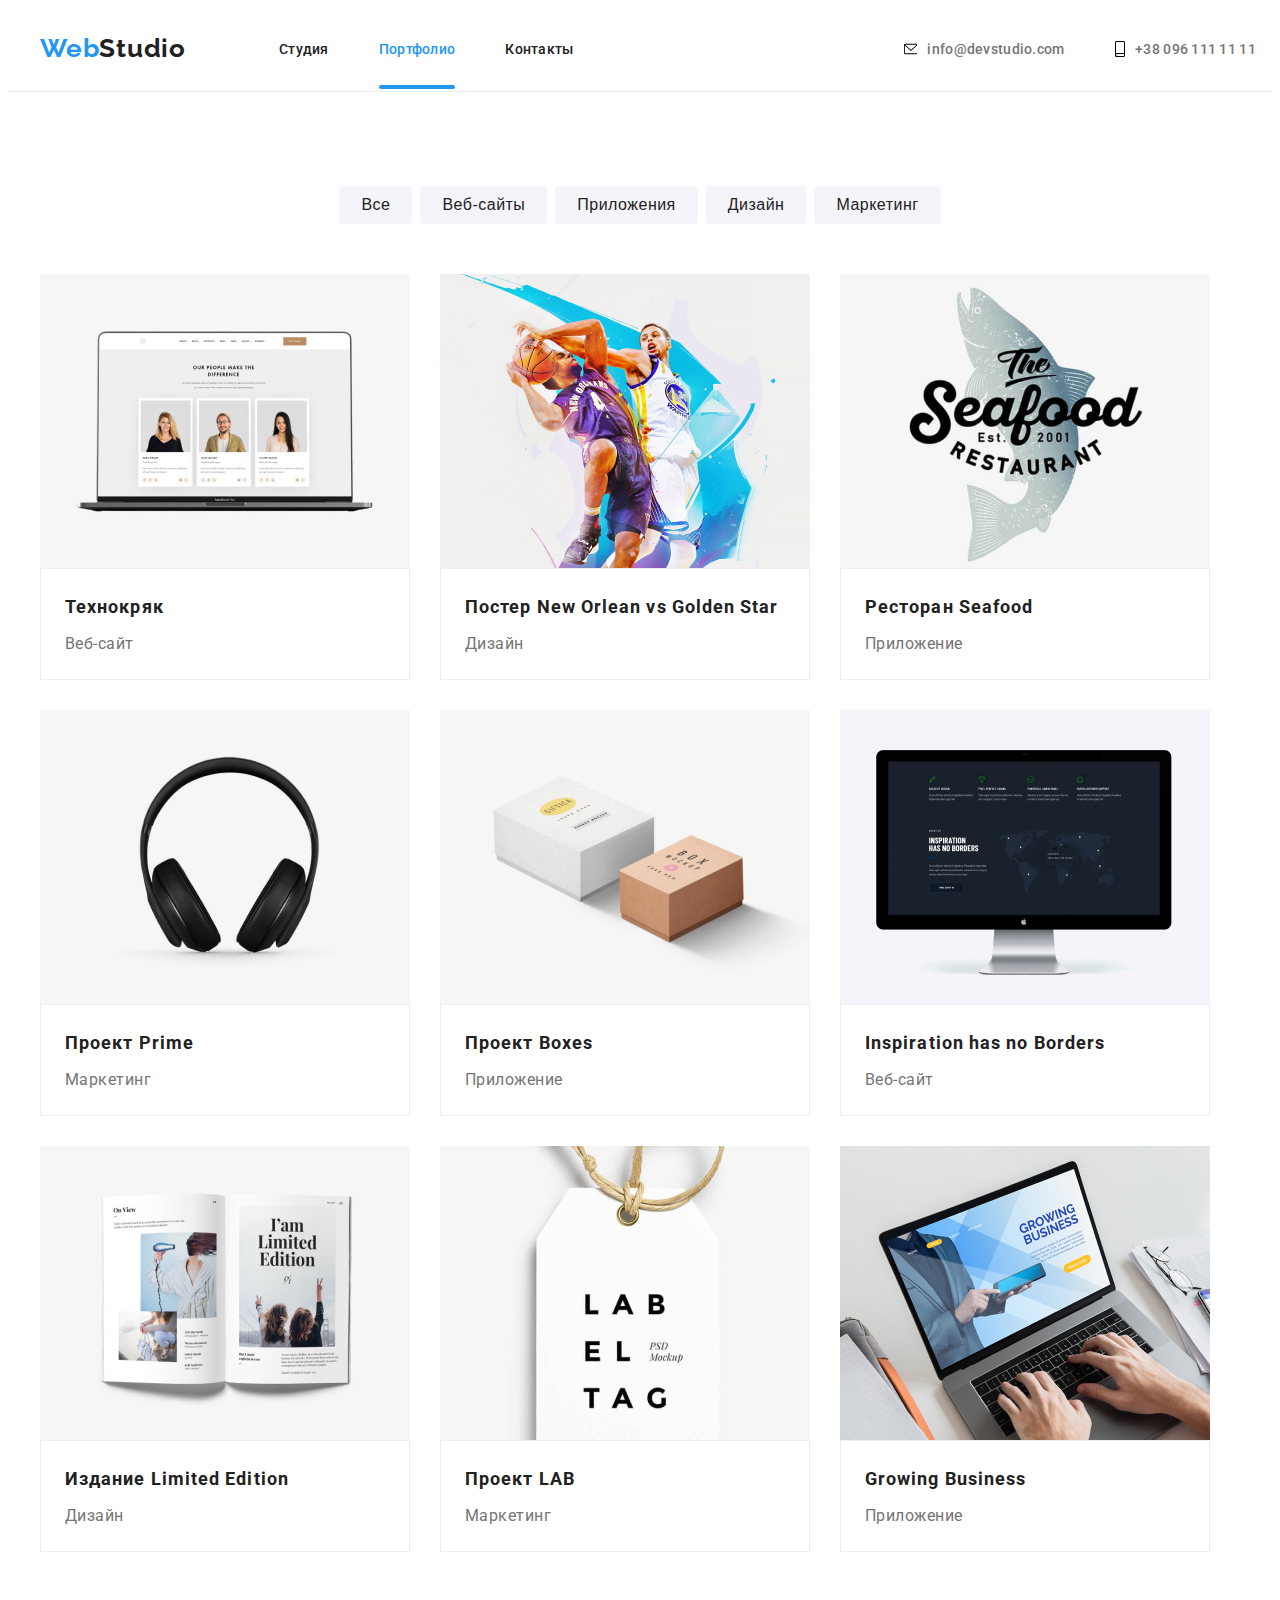
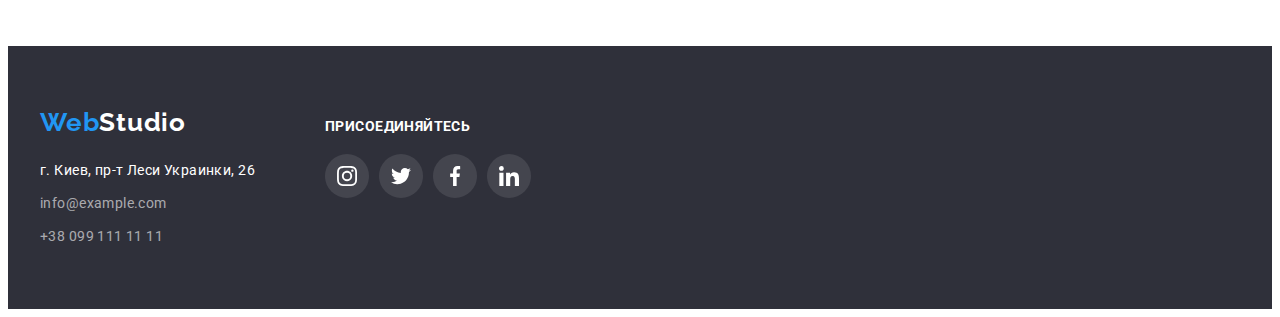
==== portfolio.html @ bb1527b4 "перенесли ДЗ 5" ====
<!DOCTYPE html>
<html lang="ru">

<head>
    <meta charset="UTF-8">
    <meta name="viewport" content="width=device-width, initial-scale=1.0">
    <title>WebStudio</title>
    <link rel="stylesheet" href="https://cdnjs.cloudflare.com/ajax/libs/modern-normalize/1.0.0/modern-normalize.css" integrity="sha512-Zx6MlUMKSVJoQ+83OwhdILe8cSEsCzfqThJd7J/VA2UrK6Ctj85p+xzqfyuNXE5B1k25uUdmJ2OzItbBy9GHAQ=="иcrossorigin="anonymous"/>
    <link rel="preconnect" href="https://fonts.gstatic.com">
    <link href="https://fonts.googleapis.com/css2?family=Raleway:wght@700&family=Roboto:wght@400;500;700;900&display=swap" rel="stylesheet">
    <link rel="stylesheet" href="./css/styles.css"
</head>

<body>
    <header class="header">
        <div class="container">
         <nav class="navigation">
            <a class="logo" href="">
                <span class="logo-web">Web</span>Studio
            </a>
            <ul class="navigation-list">
                <li class="navigation-list-item">
                    <a class="navigation-list-link" href="./index.html">Студия</a>
                </li>
                <li class="navigation-list-item">
                    <a class="navigation-list-link current" href="./portfolio.html">Портфолио</a>
                </li>
                <li class="navigation-list-item">
                    <a class="navigation-list-link" href="#">Контакты</a>
                </li>
            </ul>
         </nav>
         <ul class="contact-list">
             <li class="contact-list-item">
                 <a class="contact-mail" href="mailto:info@devstudio.com"><svg class="contact-icon">
                     <use href="./images/sprite.svg#icon-envelope"></use>
                 </svg>info@devstudio.com</a>
             </li>
             <li class="contact-list-item">
                 <a class="contact-tel" href="tel:+380961111111"><svg class="contact-icon">
                     <use href="./images/sprite.svg#icon-smartphone"></use>
                 </svg>+38 096 111 11 11</a>
             </li>
         </ul>
        </div> 
     </header>
    <main>

       <section class="portfolio">
         <div class="container">
           <h1 class="portfolio-title" hidden>Примеры наших работ</h1>
           <ul class="portfolio-list">
               <li class="portfolio-item">
                   <button class="portfolio-button" type="button">Все</button>
               </li>
               <li class="portfolio-item">
                   <button class="portfolio-button" type="button">Веб-сайты</button>
               </li>
               <li class="portfolio-item">
                   <button class="portfolio-button" type="button">Приложения</button>
               </li>
               <li class="portfolio-item">
                <button class="portfolio-button" type="button">Дизайн</button>
               </li>
               <li class="portfolio-item">
                   <button class="portfolio-button" type="button">Маркетинг</button>
               </li>
           </ul>

           <ul class="portfolio-nav">
               <li class="portfolio-nav-list">
                   <a class="portfolio-nav-link" href="#">
                    <div class="overlay-box">
                       <img class="portfolio-img" src="./images/Portfolio/img-1.jpg" alt="веб-сайт Технокряк" Width="370" height="294">
                       <p class="overlay-description">Технокряк это современная площадка распространения коронавируса. Компании используют эту платформу для цифрового шпионажа и атак на защищённые сервера конкурентов.</p>
                    </div>
                       <div class="portfolio-box">
                       <h2 class="portfolio-nav-title">Технокряк</h2>
                       <p class="portfolio-nav-description">Веб-сайт</p>
                    </div>
                   </a>
            </li>
               <li class="portfolio-nav-list">
                   <a class="portfolio-nav-link" href="#">
                    <div class="overlay-box">
                       <img class="portfolio-img" src="./images/Portfolio/img-2.jpg" alt="Постер New Orlean vs Golden Star" Width="370" height="294">
                       <p class="overlay-description">Технокряк это современная площадка распространения коронавируса. Компании используют эту платформу для цифрового шпионажа и атак на защищённые сервера конкурентов.</p>
                    </div>
                       <div class="portfolio-box">
                       <h2 class="portfolio-nav-title">Постер New Orlean vs Golden Star</h2>
                       <p class="portfolio-nav-description">Дизайн</p>
                       </div>
                   </a>
            </li>
               <li class="portfolio-nav-list">
                   <a class="portfolio-nav-link" href="#">
                    <div class="overlay-box">
                       <img class="portfolio-img" src="./images/Portfolio/img-3.jpg" alt="Ресторан Seafood" Width="370" height="294">
                       <p class="overlay-description">Технокряк это современная площадка распространения коронавируса. Компании используют эту платформу для цифрового шпионажа и атак на защищённые сервера конкурентов.</p>
                    </div>
                       <div class="portfolio-box">
                       <h2 class="portfolio-nav-title">Ресторан Seafood</h2>
                       <p class="portfolio-nav-description">Приложение</p>
                    </div>
                   </a>
            </li>
               <li class="portfolio-nav-list">
                   <a class="portfolio-nav-link" href="#">
                    <div class="overlay-box">
                       <img class="portfolio-img" src="./images/Portfolio/img-4.jpg" alt="Проект Prime" Width="370" height="294">
                       <p class="overlay-description">Технокряк это современная площадка распространения коронавируса. Компании используют эту платформу для цифрового шпионажа и атак на защищённые сервера конкурентов.</p>
                    </div>
                       <div class="portfolio-box">
                       <h2 class="portfolio-nav-title">Проект Prime</h2>
                       <p class="portfolio-nav-description">Маркетинг</p>
                    </div>
                   </a>
            </li>
               <li class="portfolio-nav-list">
                   <a class="portfolio-nav-link" href="#">
                    <div class="overlay-box">
                       <img class="portfolio-img" src="./images/Portfolio/img-5.jpg" alt="Проект Boxes" Width="370" height="294">
                       <p class="overlay-description">Технокряк это современная площадка распространения коронавируса. Компании используют эту платформу для цифрового шпионажа и атак на защищённые сервера конкурентов.</p>
                    </div>
                       <div class="portfolio-box">
                       <h2 class="portfolio-nav-title">Проект Boxes</h2>
                       <p class="portfolio-nav-description">Приложение</p>
                    </div>
                   </a>
            </li>
               <li class="portfolio-nav-list">
                   <a class="portfolio-nav-link" href="#">
                    <div class="overlay-box">
                       <img class="portfolio-img" src="./images/Portfolio/img-6.jpg" alt="Веб-сайт Inspiration has no Borders" Width="370" height="294">
                       <p class="overlay-description">Технокряк это современная площадка распространения коронавируса. Компании используют эту платформу для цифрового шпионажа и атак на защищённые сервера конкурентов.</p>
                    </div>
                       <div class="portfolio-box">
                       <h2 class="portfolio-nav-title">Inspiration has no Borders</h2>
                       <p class="portfolio-nav-description">Веб-сайт</p>
                    </div>
                   </a>
            </li>
               <li class="portfolio-nav-list">
                   <a class="portfolio-nav-link" href="#">
                    <div class="overlay-box">
                       <img class="portfolio-img" src="./images/Portfolio/img-7.jpg" alt="Дизайн Издание Limited Edition" Width="370" height="294">
                       <p class="overlay-description">Технокряк это современная площадка распространения коронавируса. Компании используют эту платформу для цифрового шпионажа и атак на защищённые сервера конкурентов.</p>
                    </div>
                       <div class="portfolio-box">
                       <h2 class="portfolio-nav-title">Издание Limited Edition</h2>
                       <p class="portfolio-nav-description">Дизайн</p>
                    </div>
                   </a>
            </li>
               <li class="portfolio-nav-list">
                   <a class="portfolio-nav-link" href="#">
                    <div class="overlay-box">
                       <img class="portfolio-img" src="./images/Portfolio/img-8.jpg" alt="Проект LAB" Width="370" height="294">
                       <p class="overlay-description">Технокряк это современная площадка распространения коронавируса. Компании используют эту платформу для цифрового шпионажа и атак на защищённые сервера конкурентов.</p>
                    </div>
                       <div class="portfolio-box">
                       <h2 class="portfolio-nav-title">Проект LAB</h2>
                       <p class="portfolio-nav-description">Маркетинг</p>
                    </div>
                   </a>
            </li>
               <li class="portfolio-nav-list">
                   <a class="portfolio-nav-link" href="#">
                    <div class="overlay-box">
                       <img class="portfolio-img" src="./images/Portfolio/img-9.jpg" alt="Приложение Growing Business" Width="370" height="294">
                       <p class="overlay-description">Технокряк это современная площадка распространения коронавируса. Компании используют эту платформу для цифрового шпионажа и атак на защищённые сервера конкурентов.</p>
                    </div>
                       <div class="portfolio-box">
                       <h2 class="portfolio-nav-title">Growing Business</h2>
                       <p class="portfolio-nav-description">Приложение</p>
                    </div>
                   </a>
            </li>
           </ul>
        </div>
       </section>

    </main>
    <footer class="footer">
        <div class="container">
            <div class="address-info">
          <div class="logo-box">
               <a class="logo" href="">
                   <span class="logo-web">Web</span>Studio
               </a>
         </div>
      <address class="address">
          <ul class="address-list">
              <li class="address-item">
                  <a class="address-map" href="https://goo.gl/maps/UfhGTS5ZRC6Ph5dg9" target="blank">г. Киев, пр-т Леси Украинки, 26</a>
              </li>
              <li class="address-item">
                  <a class="address-mail" href="mailto:info@example.com">info@example.com</a>
              </li>
              <li class="address-item">
                  <a class="address-tel" href="tel:+380991111111">+38 099 111 11 11</a>
              </li>
          </ul>
      </address>
           </div>
      <div class="footer-social">
          <p class="footer-social-call">присоединяйтесь</p>
          <ul class="footer-social-list">
              <li class="footer-social-item">
                  <a class="footer-social-link" href="">
                      <svg class="footer-social-icon">
                          <use href="./images/sprite.svg#icon-instagram-2"> </use>
                               </svg>
                  </a>
              </li>
              <li class="footer-social-item">
                  <a class="footer-social-link" href="">
                      <svg class="footer-social-icon">
                          <use href="./images/sprite.svg#icon-twitter-1"> </use>
                               </svg>
                  </a>
              </li>
              <li class="footer-social-item">
                  <a class="footer-social-link" href="">
                      <svg class="footer-social-icon">
                          <use href="./images/sprite.svg#icon-facebook-1"> </use>
                               </svg>
                  </a>
              </li>
              <li class="footer-social-item">
                  <a class="footer-social-link" href="">
                      <svg class="footer-social-icon">
                          <use href="./images/sprite.svg#icon-linkedin-1"> </use>
                               </svg>
                  </a>
              </li>
          </ul>
      </div>
      </div>
  </footer>
</body>
</html>
---- css/styles.css ----
:root {
--text-font: 'Roboto', sans-serif;
--accent-color: #2196F3;
--main-text-color:#757575;
--background-color:#2F303A;
--second-text-color:#FFFFFF;
--title-color:#212121;
--transition-duration: 250ms;
--transition-timing-function: cubic-bezier(0.4, 0, 0.2, 1);
}

body{
    font-family: var(--text-font)
}

h1,
h2,
h3,
h4,
h5,
h6,
p {
    margin: 0;
}

ul,
ol {
    margin: 0;
    padding: 0;
}

img {
    display: block;
}

.container {
    width: 1200px;
    padding-right: 15px;
    padding-left: 15px;
    margin: 0 auto;
}

/* ====================== HEADER========================= */

.header {
    border-bottom: 1px solid #ECECEC;
}

.header .container{
    display: flex;
    align-items: center;
}

.navigation {
    display: flex;
    align-items: center;
}

.logo {
    font-family: Raleway;
    font-style: normal;
    font-weight: 700;
    font-size: 26px;
    line-height: 1.292;
    letter-spacing: 0.03em;
    color: var(--title-color);
    text-decoration: none;
    padding-top: 24px;
    padding-bottom: 25px;
}

.header .logo {
    margin-right: 93px;
}

.logo-web{
    color: var(--accent-color);
}


.navigation-list {
    list-style: none;
    display: flex;
    align-items: center;
}

.navigation-list-item:not(:last-child) {
    margin-right: 50px;
}

.navigation-list-item {
    position: relative;
}

.navigation-list .navigation-list-item .navigation-list-link.current{
    color: var(--accent-color);
}

.navigation-list-link {
    display: block; 
    font-weight: 500;
    font-size: 14px;
    line-height: 1.143;
    letter-spacing: 0.02em;
    color:var(--title-color);
    text-decoration: none;
    padding-top: 32px;
    padding-bottom: 32px;
    transition: color var(--transition-duration) var(--transition-timing-function);
}

.navigation-list .navigation-list-item .navigation-list-link.current::after{
    content: "";
    display: block;
    position: absolute;
    bottom: 0;
    left: 0;
    width: 100%;
    height: 4px;;
    background: var(--accent-color);
    border-radius: 2px;
}

.navigation-list-link:hover,
.navigation-list-link:focus,
.contact-mail:hover,
.contact-mail:focus,
.contact-tel:hover,
.contact-tel:focus {
    color: var(--accent-color);
}

.contact-list {
    list-style: none;
    display: flex;
    align-items: center;

    margin-left: 330px;
}


.contact-list-item:not(:last-child) {
     margin-right: 50px;
}


.contact-mail {
    display: flex;
    justify-content: center; 
    align-items: center;
    font-weight: 500;
    font-size: 14px;
    line-height: 16px;
    letter-spacing: 0.02em;
    color: var(--main-text-color);
    text-decoration: none;
    padding-top: 32px;
    padding-bottom: 32px;
    width: 161px;
    height: 16px;
    transition: color var(--transition-duration) var(--transition-timing-function);
}

.contact-mail .contact-icon {
    width: 16px;
    height: 12px;
}

.contact-tel .contact-icon{
    width: 10px;
    height: 16px;
}

.contact-icon {
    margin-right: 10px;
    transition: fill var(--transition-duration) var(--transition-timing-function);
}

.contact-tel {
    display: flex;
    justify-content: center;
    align-items: center;
    font-weight: 500;
    font-size: 14px;
    line-height: 16px;
    letter-spacing: 0.02em;
    color: var(--main-text-color);
    text-decoration: none;
    padding-top: 32px;
    padding-bottom: 32px;
    width: 142px;
    height: 16px;
    transition: color var(--transition-duration) var(--transition-timing-function);
}

.contact-mail:hover .contact-icon,
.contact-mail:focus .contact-icon,
.contact-tel:hover .contact-icon,
.contact-tel:focus .contact-icon {
    fill: var(--accent-color);
}



/* ====================== END HEADER ========================= */


/* ======================== HERO ============================ */


.hero{
    background: var(--background-color);
    background-image: linear-gradient(
        rgba(47, 48, 58, 0.4),
        rgba(47, 48, 58, 0.4)
        ), 
    url(../images/hero/bg.Img.jpg);
    max-width: 1600px;
    height: 600px;
    background-repeat: no-repeat;
    background-size: cover;
    background-position: center;
    margin-right: auto;
    margin-left: auto;
}

.hero .container {
    text-align:center;
    padding-top: 200px;
    padding-bottom: 200px;
}

.hero-title {
    font-weight: 900;
    font-size: 44px;
    line-height: 1.364;
    text-align: center;
    letter-spacing: 0.06em;
    text-transform: uppercase;
    color: var(--second-text-color);

    margin-bottom: 30px;
    margin-right: auto;
    margin-left: auto;
    max-width: 700px;
}

.hero-button {
    font-weight: 700;
    font-size: 16px;
    line-height: 1.875;
    align-items: center;
    text-align: center;
    letter-spacing: 0.06em;
    color: var(--second-text-color);
    background: var(--accent-color);

    box-shadow: 0px 4px 4px rgba(0, 0, 0, 0.15);
    border-radius: 4px;
    min-width: 200px;
    height: 50px;
    border: none;
    padding: 10px 32px;
    cursor: pointer;
}

/* ======================== END HERO ============================ */


/* ======================== Features ============================ */

.features {
    padding-top: 94px;
    padding-bottom: 94px;
}

.features-list{
    list-style: none;
    display: flex;
}

.features-item {
    width: 270px
}

.features-item:not(:last-child) {
margin-right: 30px;
}


.features-svg {
    display: flex;
    justify-content: center;
    align-items: center;
    width: 270px;
    height: 120px;
    background: #F5F4FA;
    border-radius: 4px;

    margin-bottom: 30px;
}

.features-icon {
    width: 70px;
    height: 70px;
}


.features-title {
    font-weight: 700;
    font-size: 14px;
    line-height: 1.143;
    letter-spacing: 0.03em;
    text-transform: uppercase;
    color:var(--title-color);

    margin-bottom: 10px;
}

.description {
    font-weight:400;
    font-size: 14px;
    line-height: 1.714;
    letter-spacing: 0.03em;
    color:var(--main-text-color);
}

/* ======================== END Features ============================ */






/* ===============================What are we doing================= */

.work {
    padding-bottom: 94px;
}

.work-title {
    margin-bottom: 50px;
}

.work-list,
.team-list {
    list-style: none;
}

.work-list {
    display: flex;
    justify-content: space-between;
}

.work-item:not(:last-child) {
    margin-right: 30px;
}

.work-item {
    position: relative;
}

/* .work-item::before {
    display: block;
    content: "";
    position: absolute;
    bottom: 0;
    left: 0;
    width: 100%;
    height: 70px;
    background: rgba(47, 48, 58, 0.8);
} */

.work-box {
    position: absolute;
    bottom: 0;
    left: 0;
    width: 100%;
    height: 70px;
    background: rgba(47, 48, 58, 0.8);
}

.work-description {
    position: absolute;
    left: 50%;
    bottom: 27px;
    width: 100%;
    transform: translate(-50%);

    font-weight: 700;
    font-size: 14px;
    line-height: 1.143;
    text-align: center;
    letter-spacing: 0.03em;
    text-transform: uppercase;

    color: var(--second-text-color);
}


/*=============================== End What are we doing================= */





/* ======================== Our team ============================ */

.team {
    padding-top: 94px;
    padding-bottom: 94px;
    background: #F5F4FA;
}

.team-list {
    display: flex;
    justify-content: space-between;
    margin: -15px;
}

.team-title {
    margin-bottom: 50px;
}

.team-section {
    margin: 15px;
    background-color: var(--second-text-color);
    box-shadow: 0px 1px 3px rgba(0, 0, 0, 0.12), 0px 1px 1px rgba(0, 0, 0, 0.14), 0px 2px 1px rgba(0, 0, 0, 0.2);
    border-radius: 0px 0px 4px 4px;
}

.work-title,
.team-title {
    font-weight:700;
    font-size: 36px;
    line-height: 1.167;
    text-align: center;
    letter-spacing: 0.03em;
    color: var(--title-color);
}

.team-box {
    padding: 30px 32px;
}

.team-item {
    font-weight: 500;
    font-size: 16px;
    line-height: 1.186;
    letter-spacing: 0.03em;
    color:var(--title-color);

    margin-bottom: 10px;
    text-align: center;
}

.team-description {
    font-weight: 400;
    font-size: 16px;
    line-height: 1.186;
    letter-spacing: 0.03em;
    color: var(--main-text-color);

    text-align: center;
    margin-bottom: 16px;
}

.team-social-list {
    list-style-type: none;
    text-decoration: none;
    display: flex;
    justify-content: space-between;
}

.team-social-item {
    width: 44px;
    height: 44px;
}

.team-social-link {
    display: flex;
    justify-content: center;
    align-items: center;
    width: 100%;
    height: 100%;
    background-color: var(--second-text-color);
    border-radius: 50%;
    transition: background-color var(--transition-duration) var(--transition-timing-function);
}

.team-social-link:hover,
.team-social-link:focus {
    background-color: var(--accent-color);
}

.team-social-icon {
    width: 20px;
    height: 20px;
    fill: #AFB1B8;
    transition: fill var(--transition-duration) var(--transition-timing-function);
}

.team-social-link:hover .team-social-icon,
.team-social-link:hover .team-social-icon,
.team-social-link:focus .team-social-icon,
.team-social-link:focus .team-social-icon {
    fill: var(--second-text-color);
}





/* ======================== END Our team ============================ */


/* ============================ Regular clients =========================== */
.clients {
    padding-top: 94px;
    padding-bottom: 94px;
    /* background-color: #E5E5E5; */
}

.our-clients {
    font-weight: 700;
    font-size: 36px;
    line-height: 1.167;
    text-align: center;
    letter-spacing: 0.03em;

    color: var(--title-color);
    margin-bottom: 50px;
}


.clients-list {
    display: flex;
    justify-content: space-between;
    list-style: none;
}

.clients-item {
    width: 170px;
    height: 90px;
}

.clients-link {
    display: flex;
    justify-content: center;
    align-items: center;
    width: 100%;
    height: 100%;
    border: 1px solid #AFB1B8;
    box-sizing: border-box;
    border-radius: 4px;
    transition: border-color var(--transition-duration) var(--transition-timing-function);
}

.clients-icon {
    fill: #AFB1B8;
    transition: fill var(--transition-duration) var(--transition-timing-function);
}

.clients-link:hover,
.clients-link:focus {
    border-color: var(--accent-color);
}

.clients-link:hover .clients-icon,
.clients-link:focus .clients-icon {
    fill: var(--accent-color);
}

/* ============================ END Regular clients =========================== */

/* ======================== footer ============================ */

.footer{
    background:var(--background-color);
    padding-top: 60px;
    padding-bottom: 60px;
}

.address-info {
    margin-right: 70px;
}

.footer .logo {
    padding: 0;
    color: var(--second-text-color)
}

.logo-box {
    margin-bottom: 20px;
}

.address-list {
    list-style: none;
}

.address-item:not(:last-child) {
     margin-bottom: 9px;
}

.address-map {
    font-weight: 400;
    font-size: 14px;
    line-height: 1.714;
    letter-spacing: 0.03em;
    color: var(--second-text-color);
    text-decoration: none;
    font-style: normal;
    transition: color var(--transition-duration) var(--transition-timing-function);
}

.address-mail {
    font-weight: 400;
    font-size: 14px;
    line-height: 1.714;
    letter-spacing: 0.03em;
    color: rgba(255, 255, 255, 0.6);
    text-decoration: none;
    font-style: normal;
    transition: color var(--transition-duration) var(--transition-timing-function);
}

.address-tel {
    font-weight: 400;
    font-size: 14px;
    line-height: 1.714;
    letter-spacing: 0.03em;
    color: rgba(255, 255, 255, 0.6);
    text-decoration: none;
    font-style: normal;
    transition: color var(--transition-duration) var(--transition-timing-function);
}

.address-map:hover,
.address-map:focus,
.address-mail:hover,
.address-mail:focus,
.address-tel:hover,
.address-tel:focus {
   color:var(--accent-color)
}


.footer-social-item {
    list-style: none;
}

 .footer .container{
    display: flex;
    align-items: baseline;
}

.footer-social-list {
    display: flex;
}

.footer-social-item:not(:last-child) {
    margin-right: 10px;
}

.footer-social-call {
    font-weight: 700;
    font-size: 14px;
    line-height: 1.143;
    letter-spacing: 0.03em;
    text-transform: uppercase;
    color: var(--second-text-color);

    margin-bottom: 20px;
}

.footer-social-item {
    width: 44px;
    height: 44px;
}

.footer-social-link {
    display: flex;
    justify-content: center;
    align-items: center;
    width: 100%;
    height: 100%;
    border-radius: 50%;
    background-color: rgba(255, 255, 255, 0.1);
    transition: background-color var(--transition-duration) var(--transition-timing-function);
}

.footer-social-icon {
    width: 20px;
    height: 20px;
    fill: var(--second-text-color);
    transition: fill var(--transition-duration) var(--transition-timing-function);
}

.footer-social-link:hover,
.footer-social-link:focus {
    background-color: var(--accent-color);
}

.footer-social-link:hover .footer-social-icon,
.footer-social-link:focus .footer-social-icon {
    fill:var(--second-text-color);
}






/* ======================== END footer ============================ */


/* ======================== Portfolio ============================ */

.portfolio {
    padding-top: 94px;
    padding-bottom: 94px;
}

.portfolio-list {
   list-style: none;
   display: flex;
   justify-content: center;
   margin-bottom: 50px;
}

.portfolio-item:not(:last-child) {
    margin-right: 8px;
}

.portfolio-nav {
    list-style: none;
}



.portfolio-button {
font-weight: 500;
font-size: 16px;
line-height: 1.625;
text-align: center;
letter-spacing: 0.03em;
color: var(--title-color);

background: #F5F4FA;
border-radius: 4px;
border:none;
padding: 6px 22px;
cursor: pointer;
transition: background-color var(--transition-duration) var(--transition-timing-function),
color var(--transition-duration) var(--transition-timing-function),
box-shadow var(--transition-duration) var(--transition-timing-function);
}

.portfolio-button:hover,
.portfolio-button:focus {
    background: var(--accent-color);
    color: var(--second-text-color);
    box-shadow: 0px 3px 1px rgba(0, 0, 0, 0.1), 0px 1px 2px rgba(0, 0, 0, 0.08), 0px 2px 2px rgba(0, 0, 0, 0.12);
}

.portfolio-nav {
    display: flex;
    flex-wrap: wrap;
    margin: -15px;
}

.portfolio-nav-list {
    margin: 15px;
}

.portfolio-nav-link:hover,
.portfolio-nav-link:focus {
    box-shadow: 0px 1px 1px rgba(0, 0, 0, 0.12), 0px 4px 4px rgba(0, 0, 0, 0.06), 1px 4px 6px rgba(0, 0, 0, 0.16);
}

.overlay-box {
    position: relative;
    overflow: hidden;
}

.overlay-description {
    position: absolute;
    top: 0;
    left: 0;
    font-weight: 400;
    font-size: 18px;
    line-height: 1.555;
    letter-spacing: 0.03em;
    color: #FFFFFF;
    background: rgba(33, 150, 243, 0.9);
    transform: translateY(100%);
    padding: 70px 24px;
    transition: transform var(--transition-duration) var(--transition-timing-function);
}

.portfolio-nav-link:hover .overlay-description,
.portfolio-nav-link:focus .overlay-description {
    transform: translateY(0);
}

.portfolio-nav-link{
    display: block;
    text-decoration: none;
    transition: box-shadow var(--transition-duration) var(--transition-timing-function);
}

.portfolio-box {
    padding-top: 20px;
    padding-right: 24px;
    padding-bottom: 20px;
    padding-left: 24px;
    background: var(--second-text-color);
    border: 1px solid #EEEEEE;
    box-sizing: border-box;
}

.portfolio-nav-title {
    font-weight: 700;
    font-size: 18px;
    line-height: 2;
    letter-spacing: 0.06em;
    color: var(--title-color);

    margin-bottom: 4px;
}

.portfolio-nav-description {
    font-weight: 400;
    font-size: 16px;
    line-height: 1.875;
    letter-spacing: 0.03em;
    color:var(--main-text-color);
}

/* ======================== END Portfolio ============================ */


/* ===================== Backdrop ================================*/

.backdrop {
    position: fixed;
    width: 100%;
    height: 100%;
    top: 0;
    left: 0;
    background-color: rgba(0, 0, 0, 0.2);
    transition: opacity var(--transition-duration) var(--transition-timing-function),
    visibility var(--transition-duration) var(--transition-timing-function),
    pointer-events var(--transition-duration) var(--transition-timing-function);
}

.modal {
    position: absolute;
    top: 50%;
    left: 50%;
    transform: translate(-50%, -50%);
    width: 528px;
    height: 581px;



    background-color: #FFFFFF;
    box-shadow: 0px 1px 3px rgba(0, 0, 0, 0.12), 0px 1px 1px rgba(0, 0, 0, 0.14), 0px 2px 1px rgba(0, 0, 0, 0.2);
    border-radius: 4px;
}

.modal-close-btn { 
    position: absolute;
    top: 8px;
    right: 8px;
    Width: 30px;
    Height: 30px;
    background-color: #FFFFFF;
    border: 1px solid rgba(0, 0, 0, 0.1);
    box-sizing: border-box;
    border-radius: 50%;
    cursor: pointer; 
}

.modal-icon {
    Width: 11px;
    Height: 11px;
}

.is-hidden {
    opacity: 0;
    visibility: hidden;
    pointer-events: none;
}

/* ===================== END Backdrop ================================*/
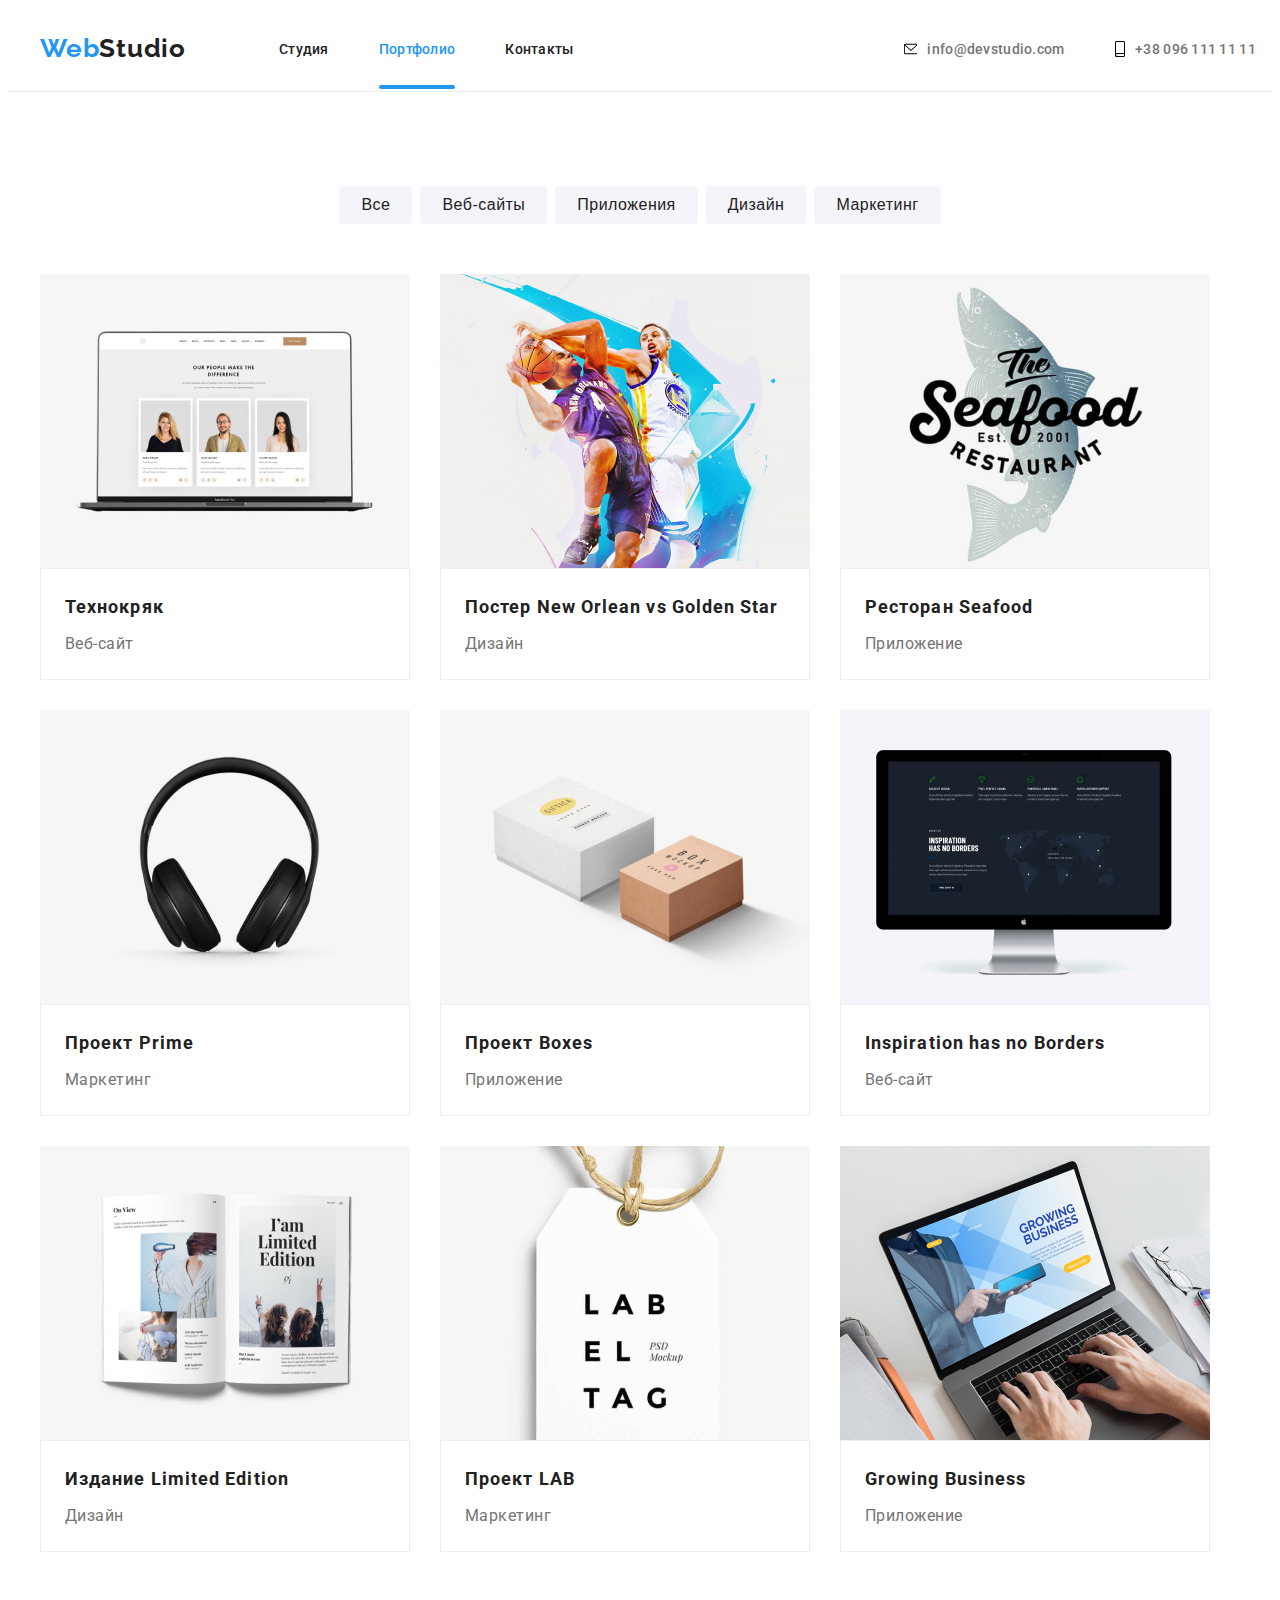
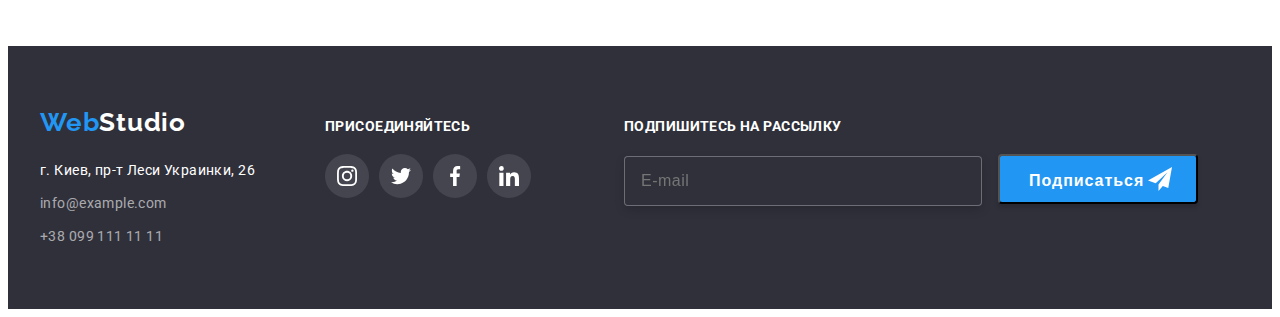
==== commit 047ba9f2: "ДЗ 6" ====
--- a/portfolio.html
+++ b/portfolio.html
@@ -236,6 +236,17 @@
               </li>
           </ul>
       </div>
+      <div class="footer-subscription">
+        <p class="footer-subscription-title">Подпишитесь на рассылку</p>
+        <form class="footer-form">
+            <input form="email" class="footer-form-input" placeholder="E-mail">
+            <button type="submit" class="footer-form-button">Подписаться
+                <svg class="footer-form-icon">
+                    <use href="./images/sprite.svg#icon-icon-send"> </use>
+                         </svg>
+            </button>
+        </form>
+    </div>
       </div>
   </footer>
 </body>
--- a/css/styles.css
+++ b/css/styles.css
@@ -8,6 +8,17 @@
 --transition-duration: 250ms;
 --transition-timing-function: cubic-bezier(0.4, 0, 0.2, 1);
 }
+
+.visually-hidden {
+    position: absolute !important;
+    clip: rect(1px 1px 1px 1px); /* IE6, IE7 */
+    clip: rect(1px, 1px, 1px, 1px);
+    padding: 0 !important;
+    border: 0 !important;
+    height: 1px !important;
+    width: 1px !important;
+    overflow: hidden;
+  }
 
 body{
     font-family: var(--text-font)
@@ -662,6 +673,10 @@
     margin-right: 10px;
 }
 
+.footer-social {
+    margin-right: 93px;
+}
+
 .footer-social-call {
     font-weight: 700;
     font-size: 14px;
@@ -706,10 +721,68 @@
     fill:var(--second-text-color);
 }
 
-
-
-
-
+.footer-subscription-title{
+    font-weight: 700;
+    font-size: 14px;
+    line-height: 1.143;
+    letter-spacing: 0.03em;
+    text-transform: uppercase;
+
+    color: #FFFFFF;
+
+    margin-bottom: 20px;
+}
+
+.footer-form-input {
+    width: 358px;
+    height: 50px;
+
+    border: 1px solid rgba(255, 255, 255, 0.3);
+    box-sizing: border-box;
+    filter: drop-shadow(0px 4px 4px rgba(0, 0, 0, 0.15));
+    border-radius: 4px;
+    background: #2F303A;
+
+    padding-left: 16px;
+    margin-right: 12px;
+
+    font-weight: 400;
+    font-size: 16px;
+    line-height: 1.25;
+    letter-spacing: 0.03em;
+    color: rgba(255, 255, 255, 0.6);
+}
+
+.footer-form-button {
+    position: relative;
+    width: 200px;
+    height: 50px;
+    background: #2196F3;
+    box-shadow: 0px 4px 4px rgba(0, 0, 0, 0.15);
+    border-radius: 4px;
+    cursor: pointer;
+
+    font-weight: 700;
+    font-size: 16px;
+    line-height: 1.875;
+    text-align: center;
+    letter-spacing: 0.06em;
+    color: #FFFFFF;
+    padding-top: 10px;
+    padding-right: 62px;
+    padding-bottom: 10px;
+    padding-left: 29px;
+}
+
+
+.footer-form-icon {
+    position: absolute;
+    top: 50%;
+    left: 148px;
+    transform: translateY(-50%);
+    width: 24px;
+    height: 24px;
+}
 
 /* ======================== END footer ============================ */
 
@@ -862,11 +935,11 @@
     width: 528px;
     height: 581px;
 
-
-
     background-color: #FFFFFF;
     box-shadow: 0px 1px 3px rgba(0, 0, 0, 0.12), 0px 1px 1px rgba(0, 0, 0, 0.14), 0px 2px 1px rgba(0, 0, 0, 0.2);
     border-radius: 4px;
+
+    padding: 40px;
 }
 
 .modal-close-btn { 
@@ -893,4 +966,145 @@
     pointer-events: none;
 }
 
+.modal-form {
+    display: flex;
+    flex-direction: column;
+}
+
+.modal-form-title {
+    display: block;
+    width: 100%;
+    font-weight: 700;
+    font-size: 20px;
+    line-height: 1.15;
+    text-align: center;
+    letter-spacing: 0.03em;
+
+    color: #212121;
+    margin-bottom: 30px;
+}
+
+.modal-form-input-label {
+    margin-bottom: 28px;
+}
+
+.modal-form-input-wrapper {
+    display: block;
+    position: relative;
+}
+
+.modal-form-input {
+    display: block;
+    width: 100%;
+    height: 40px;
+    font-weight: 400;
+    font-size: 14px;
+    line-height: 1.143;
+    letter-spacing: 0.01em;
+    border: 1px solid rgba(33, 33, 33, 0.2);
+    box-sizing: border-box;
+    border-radius: 4px;
+    padding-left: 42px;
+    transition: border-color var(--transition-duration) var(--transition-timing-function);
+}
+
+.modal-form-input:focus + .modal-form-icon {
+    fill: var(--accent-color);
+}
+
+.modal-form-input:focus {
+    outline: none;
+    border-color: var(--accent-color);
+}
+
+.modal-form-icon {
+    display: block;
+    position: absolute;
+    top: 50%;
+    left: 15px;
+    transform: translateY(-50%);
+    width: 18px;
+    height: 18px;
+    background: #FFFFFF;
+    transition: fill var(--transition-duration) var(--transition-timing-function);
+}
+
+.modal-form-message {
+    display: block;   
+    width: 100%;
+    height: 120px;
+    font-weight: 400;
+    font-size: 14px;
+    line-height: 1.143;
+    letter-spacing: 0.01em;
+
+    border: 1px solid rgba(33, 33, 33, 0.2);
+    box-sizing: border-box;
+    border-radius: 4px;
+    resize: none;
+    padding: 12px 16px;
+    transition: border-color var(--transition-duration) var(--transition-timing-function);
+}
+
+.modal-form-message:focus {
+    outline: none;
+    border-color: var(--accent-color);
+}
+
+.modal-form-message::placeholder {
+    color: rgba(117, 117, 117, 0.5);
+}
+
+
+.modal-form-label-policy::before {
+    display: inline-block;
+    content: "";
+    width: 16px;
+    height: 15px;
+    /* outline: 1px #212121; */
+    margin-right: 10px;
+    background-image: url(../images/check-box.svg);
+}
+
+.modal-form-check-policy:checked + .modal-form-label-policy::before{
+    background-image: url(../images/check-box-1.svg);
+    background-color: var(--accent-color);
+    background-repeat: no-repeat;
+    background-position: 50% 50%;
+}
+
+.modal-form-check-policy:focus + .modal-form-label-policy::before{
+    box-shadow: 0 0 0 2px var(--accent-color);
+}
+
+.modal-form-label-policy {
+    display: flex;
+    align-items: center;
+    flex-wrap: wrap;
+    font-weight: 400;
+    font-size: 14px;
+    line-height: 1.714;
+    letter-spacing: 0.03em;
+    color: #757575;
+
+    margin-bottom: 30px;
+}
+
+.modal-form-button {
+    align-self: center;
+    font-weight: 700;
+    font-size: 16px;
+    line-height: 30px;
+    letter-spacing: 0.06em;
+
+    color: #FFFFFF;
+    width: 200px;
+    height: 50px;
+    background: #188CE8;
+    box-shadow: 0px 4px 4px rgba(0, 0, 0, 0.15);
+    border-radius: 4px;
+    padding: 10px 55px;
+    cursor: pointer;
+}
+
 /* ===================== END Backdrop ================================*/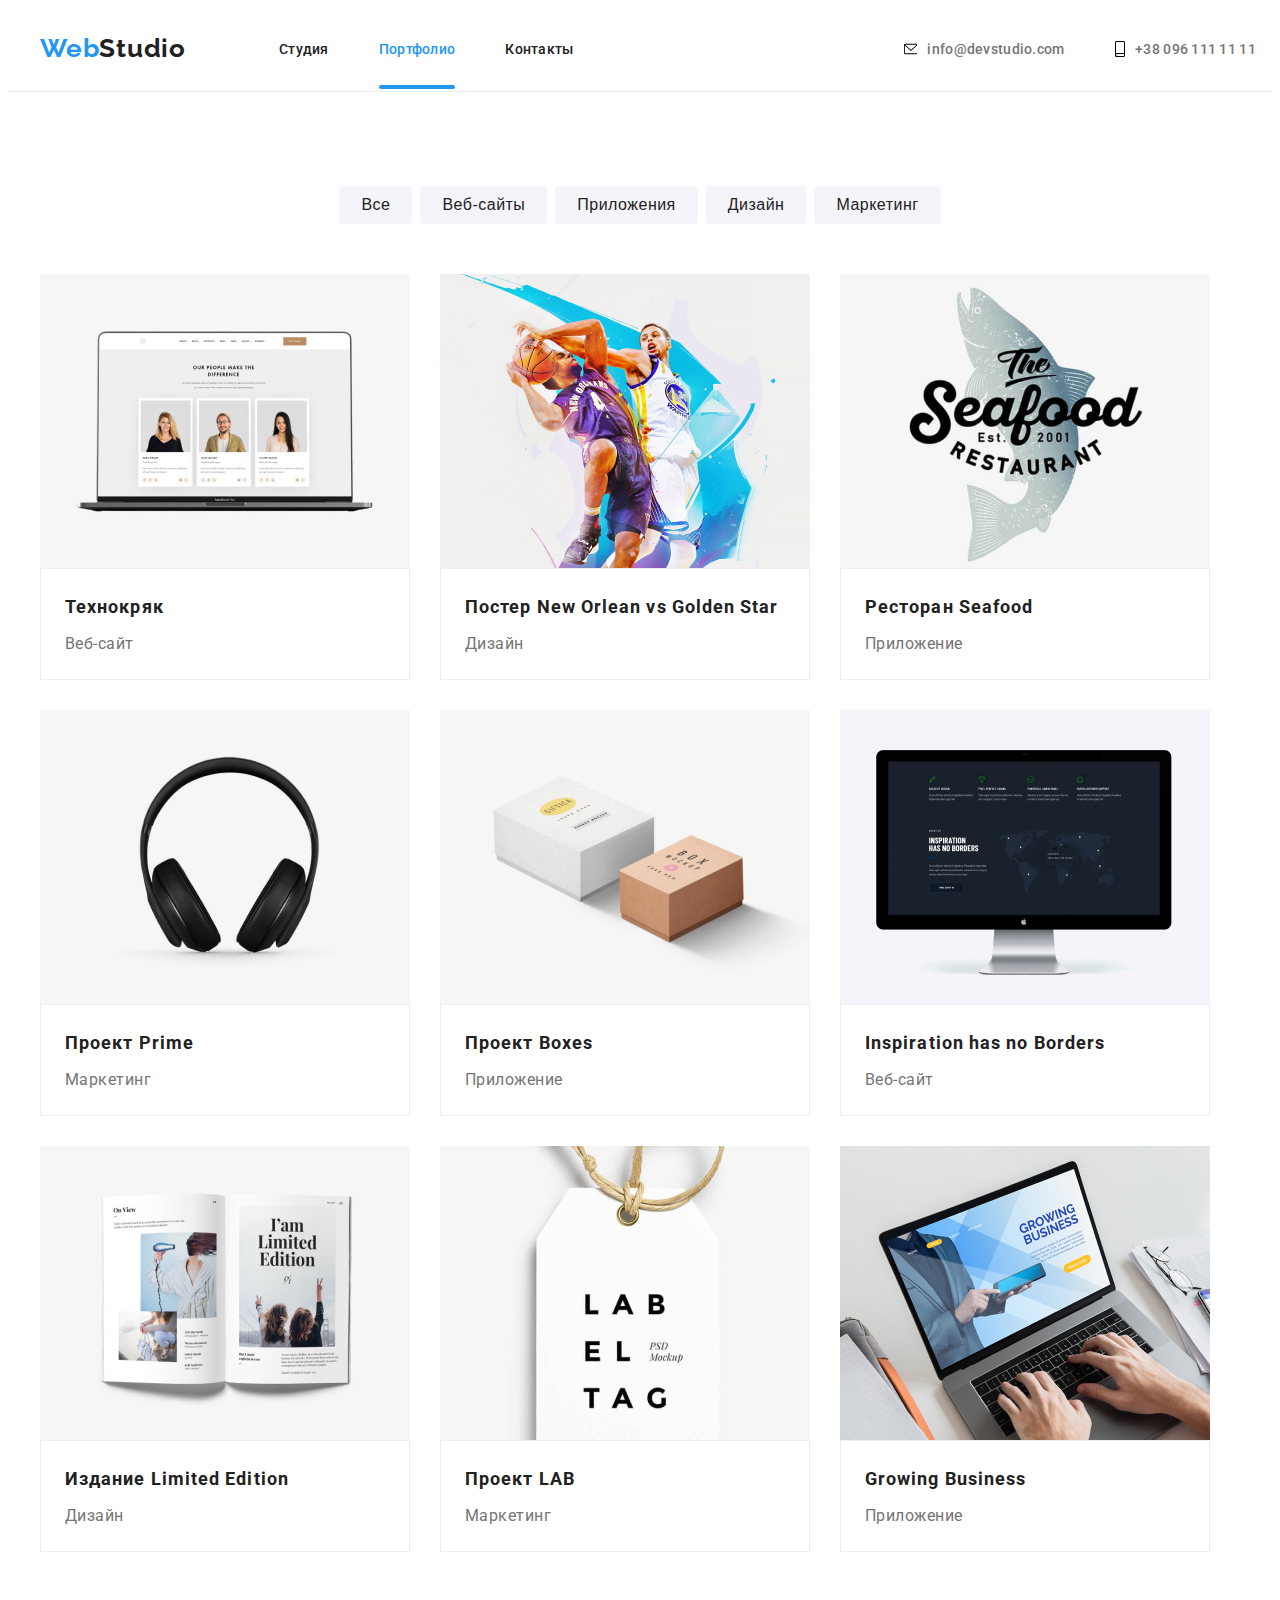
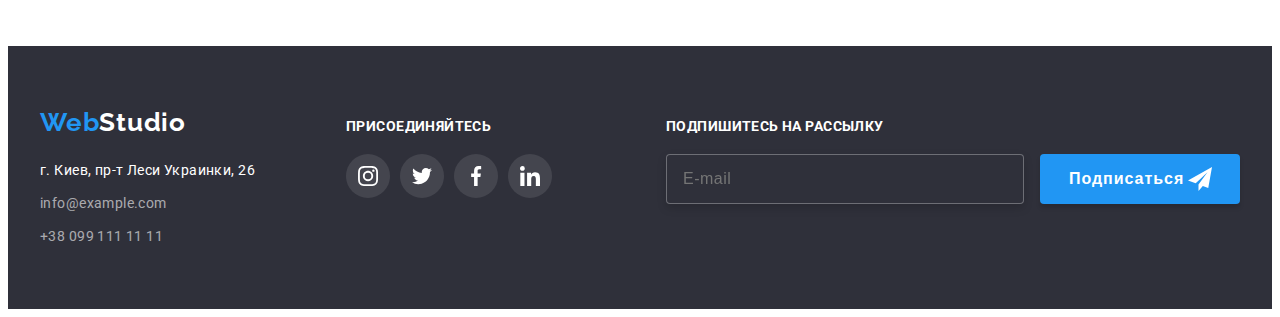
==== commit f97b464c: "Правки" ====
--- a/portfolio.html
+++ b/portfolio.html
@@ -5,10 +5,10 @@
     <meta charset="UTF-8">
     <meta name="viewport" content="width=device-width, initial-scale=1.0">
     <title>WebStudio</title>
-    <link rel="stylesheet" href="https://cdnjs.cloudflare.com/ajax/libs/modern-normalize/1.0.0/modern-normalize.css" integrity="sha512-Zx6MlUMKSVJoQ+83OwhdILe8cSEsCzfqThJd7J/VA2UrK6Ctj85p+xzqfyuNXE5B1k25uUdmJ2OzItbBy9GHAQ=="иcrossorigin="anonymous"/>
+    <link rel="stylesheet" href="https://cdnjs.cloudflare.com/ajax/libs/modern-normalize/1.0.0/modern-normalize.css" integrity="sha512-Zx6MlUMKSVJoQ+83OwhdILe8cSEsCzfqThJd7J/VA2UrK6Ctj85p+xzqfyuNXE5B1k25uUdmJ2OzItbBy9GHAQ==" crossorigin="anonymous"/>
     <link rel="preconnect" href="https://fonts.gstatic.com">
     <link href="https://fonts.googleapis.com/css2?family=Raleway:wght@700&family=Roboto:wght@400;500;700;900&display=swap" rel="stylesheet">
-    <link rel="stylesheet" href="./css/styles.css"
+    <link rel="stylesheet" href="./css/styles.css">
 </head>
 
 <body>
@@ -239,7 +239,7 @@
       <div class="footer-subscription">
         <p class="footer-subscription-title">Подпишитесь на рассылку</p>
         <form class="footer-form">
-            <input form="email" class="footer-form-input" placeholder="E-mail">
+            <input type="email" class="footer-form-input" placeholder="E-mail">
             <button type="submit" class="footer-form-button">Подписаться
                 <svg class="footer-form-icon">
                     <use href="./images/sprite.svg#icon-icon-send"> </use>
--- a/css/styles.css
+++ b/css/styles.css
@@ -592,6 +592,10 @@
     padding-bottom: 60px;
 }
 
+.footer .container{
+    justify-content: space-between;
+}
+
 .address-info {
     margin-right: 70px;
 }
@@ -760,6 +764,7 @@
     background: #2196F3;
     box-shadow: 0px 4px 4px rgba(0, 0, 0, 0.15);
     border-radius: 4px;
+    border: none;
     cursor: pointer;
 
     font-weight: 700;
@@ -981,11 +986,11 @@
     letter-spacing: 0.03em;
 
     color: #212121;
-    margin-bottom: 30px;
+    margin-bottom: 12px;
 }
 
 .modal-form-input-label {
-    margin-bottom: 28px;
+    margin-bottom: 10px;
 }
 
 .modal-form-input-wrapper {
@@ -1080,7 +1085,7 @@
 .modal-form-label-policy {
     display: flex;
     align-items: center;
-    flex-wrap: wrap;
+    justify-content: center;
     font-weight: 400;
     font-size: 14px;
     line-height: 1.714;
@@ -1088,6 +1093,7 @@
     color: #757575;
 
     margin-bottom: 30px;
+    cursor: pointer;
 }
 
 .modal-form-button {
@@ -1103,6 +1109,7 @@
     background: #188CE8;
     box-shadow: 0px 4px 4px rgba(0, 0, 0, 0.15);
     border-radius: 4px;
+    border: none;
     padding: 10px 55px;
     cursor: pointer;
 }
